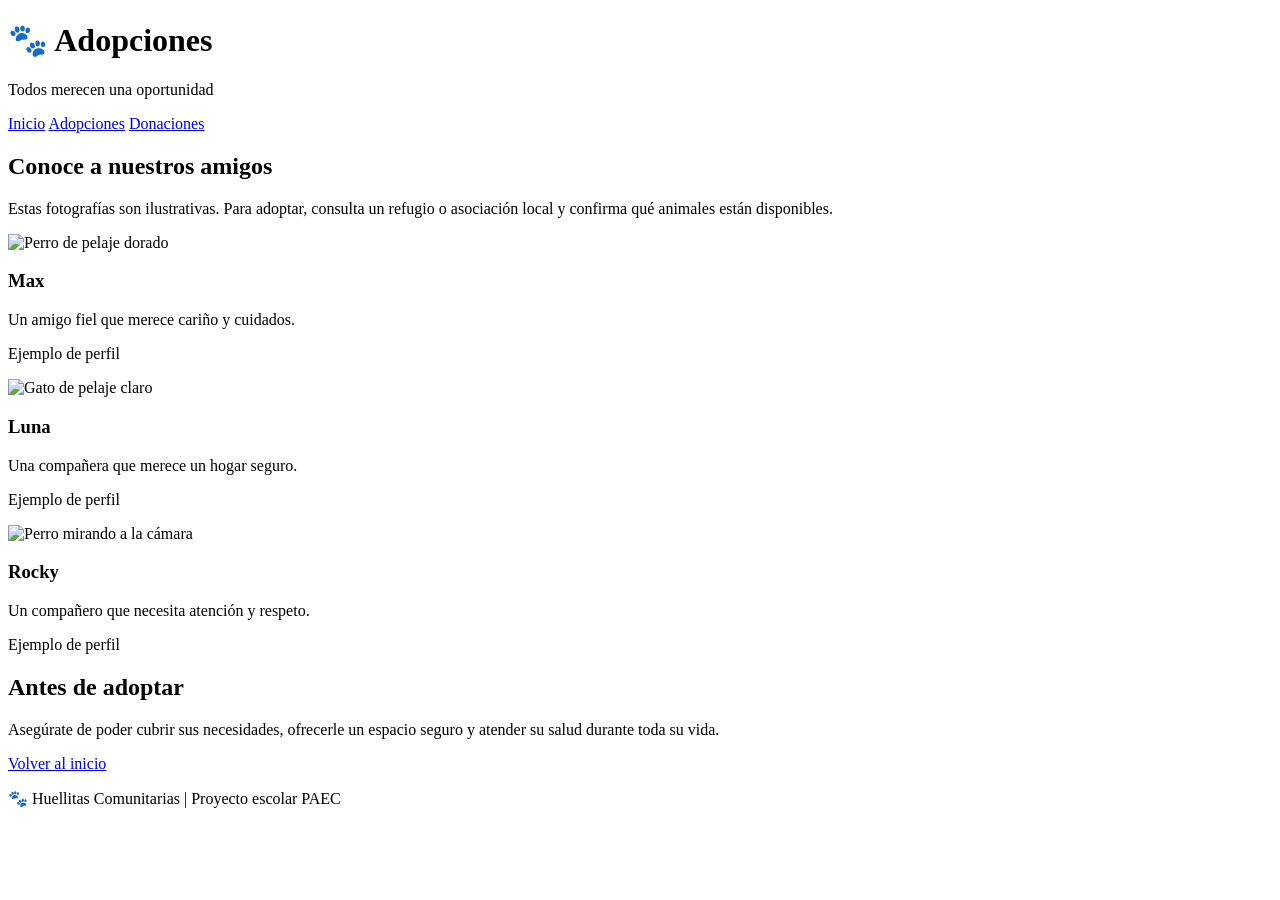
==== adopciones.html @ 092b0c8e "huellitas comunitarias" ====
<!DOCTYPE html>
<html lang="es">
<head>
  <meta charset="UTF-8">
  <meta name="viewport" content="width=device-width, initial-scale=1.0">
  <title>Adopciones | Huellitas Comunitarias</title>
  <link rel="stylesheet" href="estilo.css">
</head>
<body>
  <header class="encabezado">
    <h1>🐾 Adopciones</h1>
    <p>Todos merecen una oportunidad</p>
    <nav>
      <a href="index.html">Inicio</a>
      <a href="adopciones.html">Adopciones</a>
      <a href="donaciones.html">Donaciones</a>
    </nav>
  </header>

  <main class="contenido">
    <h2>Conoce a nuestros amigos</h2>
    <p class="introduccion">
      Estas fotografías son ilustrativas. Para adoptar, consulta un refugio
      o asociación local y confirma qué animales están disponibles.
    </p>

    <div class="tarjetas">
      <article class="tarjeta animal">
        <img
          src="https://images.unsplash.com/photo-1552053831-71594a27632d?auto=format&fit=crop&w=700&q=85"
          alt="Perro de pelaje dorado">
        <h3>Max</h3>
        <p>Un amigo fiel que merece cariño y cuidados.</p>
        <p class="etiqueta">Ejemplo de perfil</p>
      </article>

      <article class="tarjeta animal">
        <img
          src="https://images.unsplash.com/photo-1514888286974-6c03e2ca1dba?auto=format&fit=crop&w=700&q=85"
          alt="Gato de pelaje claro">
        <h3>Luna</h3>
        <p>Una compañera que merece un hogar seguro.</p>
        <p class="etiqueta">Ejemplo de perfil</p>
      </article>

      <article class="tarjeta animal">
        <img
          src="https://images.unsplash.com/photo-1543466835-00a7907e9de1?auto=format&fit=crop&w=700&q=85"
          alt="Perro mirando a la cámara">
        <h3>Rocky</h3>
        <p>Un compañero que necesita atención y respeto.</p>
        <p class="etiqueta">Ejemplo de perfil</p>
      </article>
    </div>

    <section class="mensaje">
      <h2>Antes de adoptar</h2>
      <p>
        Asegúrate de poder cubrir sus necesidades, ofrecerle un espacio seguro
        y atender su salud durante toda su vida.
      </p>
    </section>

    <p class="volver"><a class="boton" href="index.html">Volver al inicio</a></p>
  </main>

  <footer>
    <p>🐾 Huellitas Comunitarias | Proyecto escolar PAEC</p>
  </footer>
</body>
</html>
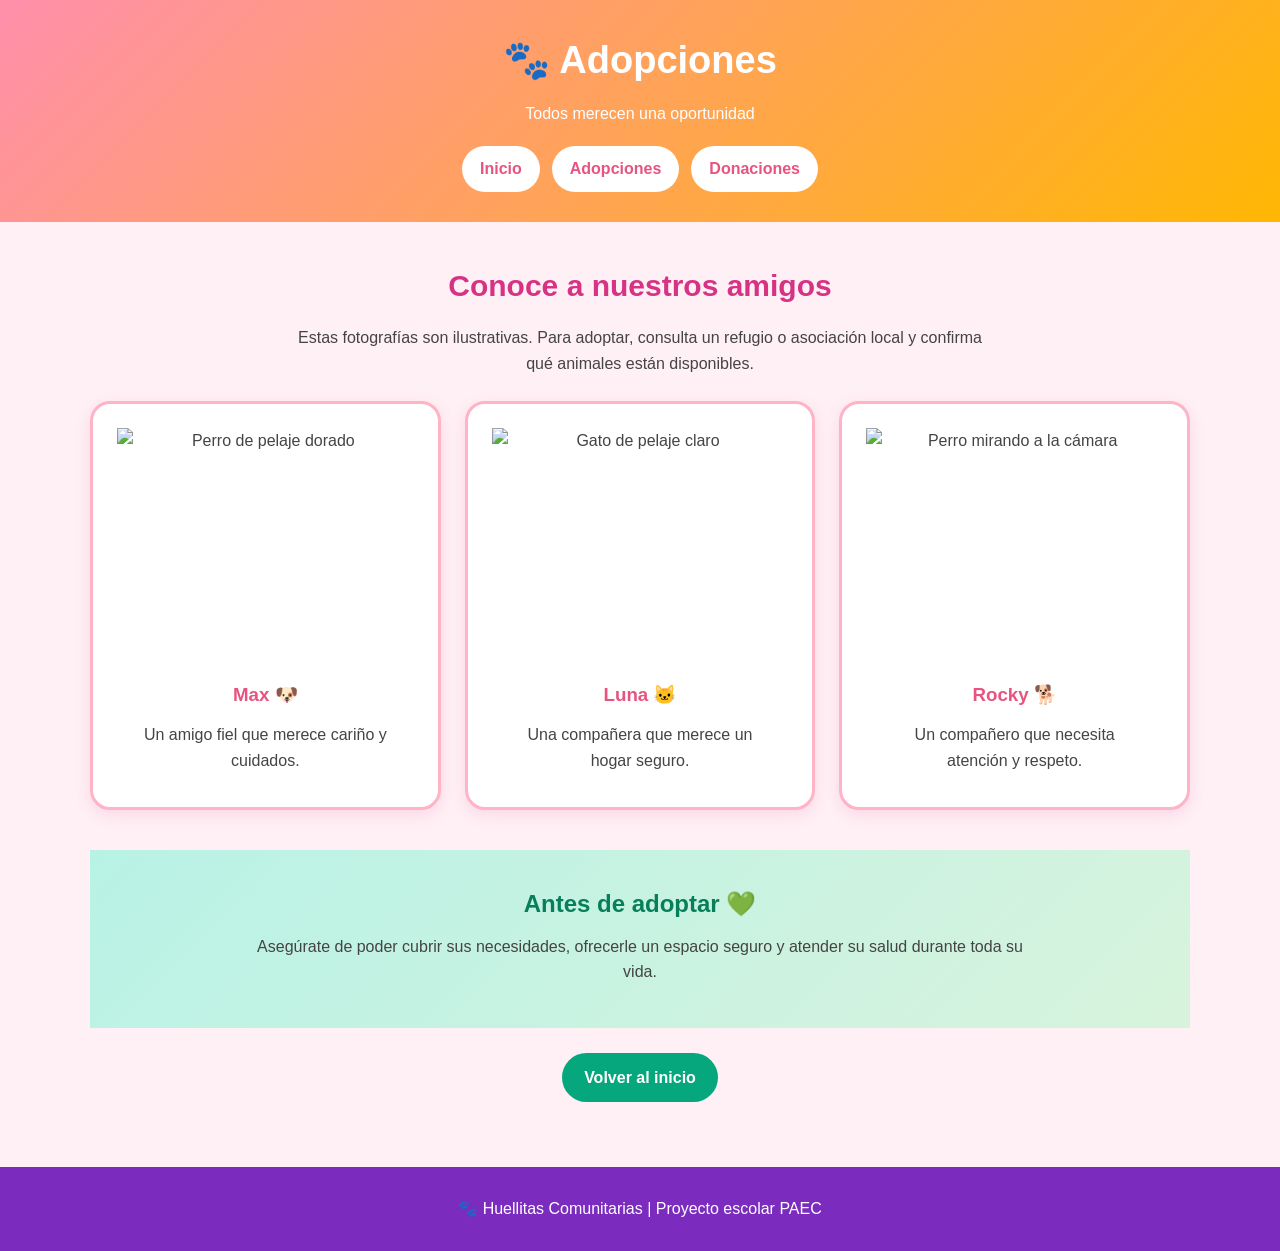
==== commit 520e962c: "huellitas comunitarias" ====
--- a/adopciones.html
+++ b/adopciones.html
@@ -1,4 +1,3 @@
-
 <!DOCTYPE html>
 <html lang="es">
 <head>
@@ -8,9 +7,11 @@
   <link rel="stylesheet" href="estilo.css">
 </head>
 <body>
+
   <header class="encabezado">
     <h1>🐾 Adopciones</h1>
     <p>Todos merecen una oportunidad</p>
+
     <nav>
       <a href="index.html">Inicio</a>
       <a href="adopciones.html">Adopciones</a>
@@ -20,53 +21,57 @@
 
   <main class="contenido">
     <h2>Conoce a nuestros amigos</h2>
+
     <p class="introduccion">
       Estas fotografías son ilustrativas. Para adoptar, consulta un refugio
       o asociación local y confirma qué animales están disponibles.
     </p>
 
     <div class="tarjetas">
+
       <article class="tarjeta animal">
         <img
           src="https://images.unsplash.com/photo-1552053831-71594a27632d?auto=format&fit=crop&w=700&q=85"
           alt="Perro de pelaje dorado">
-        <h3>Max</h3>
+        <h3>Max 🐶</h3>
         <p>Un amigo fiel que merece cariño y cuidados.</p>
-        <p class="etiqueta">Ejemplo de perfil</p>
       </article>
 
       <article class="tarjeta animal">
         <img
           src="https://images.unsplash.com/photo-1514888286974-6c03e2ca1dba?auto=format&fit=crop&w=700&q=85"
           alt="Gato de pelaje claro">
-        <h3>Luna</h3>
+        <h3>Luna 🐱</h3>
         <p>Una compañera que merece un hogar seguro.</p>
-        <p class="etiqueta">Ejemplo de perfil</p>
       </article>
 
       <article class="tarjeta animal">
         <img
           src="https://images.unsplash.com/photo-1543466835-00a7907e9de1?auto=format&fit=crop&w=700&q=85"
           alt="Perro mirando a la cámara">
-        <h3>Rocky</h3>
+        <h3>Rocky 🐕</h3>
         <p>Un compañero que necesita atención y respeto.</p>
-        <p class="etiqueta">Ejemplo de perfil</p>
       </article>
+
     </div>
 
     <section class="mensaje">
-      <h2>Antes de adoptar</h2>
+      <h2>Antes de adoptar 💚</h2>
       <p>
         Asegúrate de poder cubrir sus necesidades, ofrecerle un espacio seguro
         y atender su salud durante toda su vida.
       </p>
     </section>
 
-    <p class="volver"><a class="boton" href="index.html">Volver al inicio</a></p>
+    <p class="volver">
+      <a class="boton" href="index.html">Volver al inicio</a>
+    </p>
+
   </main>
 
   <footer>
     <p>🐾 Huellitas Comunitarias | Proyecto escolar PAEC</p>
   </footer>
+
 </body>
-</html>
+</html>
--- a/estilo.css
+++ b/estilo.css
@@ -0,0 +1,220 @@
+* {
+  box-sizing: border-box;
+  margin: 0;
+  padding: 0;
+}
+
+body {
+  font-family: Arial, sans-serif;
+  background: #fff0f5;
+  color: #444;
+  line-height: 1.6;
+}
+
+.encabezado {
+  background: linear-gradient(135deg, #ff8fab, #ffb703);
+  color: white;
+  text-align: center;
+  padding: 30px 15px;
+}
+
+.encabezado h1 {
+  font-size: 38px;
+  margin-bottom: 10px;
+}
+
+.encabezado nav {
+  display: flex;
+  justify-content: center;
+  flex-wrap: wrap;
+  gap: 12px;
+  margin-top: 20px;
+}
+
+.encabezado nav a {
+  background: #ffffff;
+  color: #e75480;
+  text-decoration: none;
+  padding: 10px 18px;
+  border-radius: 25px;
+  font-weight: bold;
+}
+
+.encabezado nav a:hover {
+  background: #ffe066;
+  color: #333;
+}
+
+main {
+  min-height: 60vh;
+}
+
+.bienvenida {
+  display: flex;
+  align-items: center;
+  justify-content: center;
+  gap: 30px;
+  padding: 45px 7%;
+  background: #ffe5ec;
+}
+
+.bienvenida > div {
+  flex: 1;
+}
+
+.bienvenida h2 {
+  color: #d63384;
+  font-size: 32px;
+  margin-bottom: 15px;
+}
+
+.bienvenida p {
+  margin-bottom: 20px;
+}
+
+.bienvenida img {
+  width: 45%;
+  max-width: 480px;
+  height: 320px;
+  object-fit: cover;
+  border-radius: 25px;
+  border: 6px solid white;
+}
+
+.boton {
+  display: inline-block;
+  background: #06a77d;
+  color: white;
+  text-decoration: none;
+  padding: 12px 22px;
+  border-radius: 25px;
+  font-weight: bold;
+}
+
+.boton:hover {
+  background: #087f5b;
+}
+
+.contenido {
+  padding: 40px 7%;
+  text-align: center;
+  background: #fff0f5;
+}
+
+.contenido > h2 {
+  color: #d63384;
+  font-size: 30px;
+  margin-bottom: 15px;
+}
+
+.introduccion {
+  max-width: 700px;
+  margin: 0 auto 25px;
+}
+
+.tarjetas {
+  display: grid;
+  grid-template-columns: repeat(auto-fit, minmax(220px, 1fr));
+  gap: 24px;
+  max-width: 1100px;
+  margin: 25px auto 40px;
+}
+
+.tarjeta {
+  background: white;
+  padding: 24px;
+  border-radius: 20px;
+  border: 3px solid #ffb3c6;
+  box-shadow: 0 5px 15px #d6338420;
+}
+
+.tarjeta h3 {
+  color: #e75480;
+  margin: 12px 0;
+}
+
+.tarjeta p {
+  margin-bottom: 12px;
+}
+
+.tarjeta a {
+  color: #008f70;
+  font-weight: bold;
+}
+
+.emoji {
+  font-size: 45px;
+}
+
+.animal {
+  padding-bottom: 22px;
+  overflow: hidden;
+}
+
+.animal img {
+  width: 100%;
+  height: 240px;
+  object-fit: cover;
+  display: block;
+}
+
+.animal h3,
+.animal p {
+  margin: 12px 18px;
+}
+
+.etiqueta {
+  display: inline-block;
+  background: #ffe066;
+  color: #754c00;
+  border-radius: 20px;
+  padding: 5px 12px;
+}
+
+.mensaje {
+  background: linear-gradient(135deg, #b8f2e6, #d8f3dc);
+  text-align: center;
+  padding: 35px 8%;
+  margin: 25px 0;
+}
+
+.mensaje h2 {
+  color: #087f5b;
+  margin-bottom: 10px;
+}
+
+.mensaje p {
+  max-width: 800px;
+  margin: 8px auto;
+}
+
+.volver {
+  margin: 25px 0;
+}
+
+footer {
+  background: #7b2cbf;
+  color: white;
+  text-align: center;
+  padding: 25px 15px;
+}
+
+footer p {
+  margin: 4px 0;
+}
+
+@media (max-width: 650px) {
+  .bienvenida {
+    flex-direction: column;
+    padding: 30px 6%;
+  }
+
+  .bienvenida img {
+    width: 100%;
+    height: 250px;
+  }
+
+  .tarjetas {
+    grid-template-columns: 1fr;
+  }
+}
